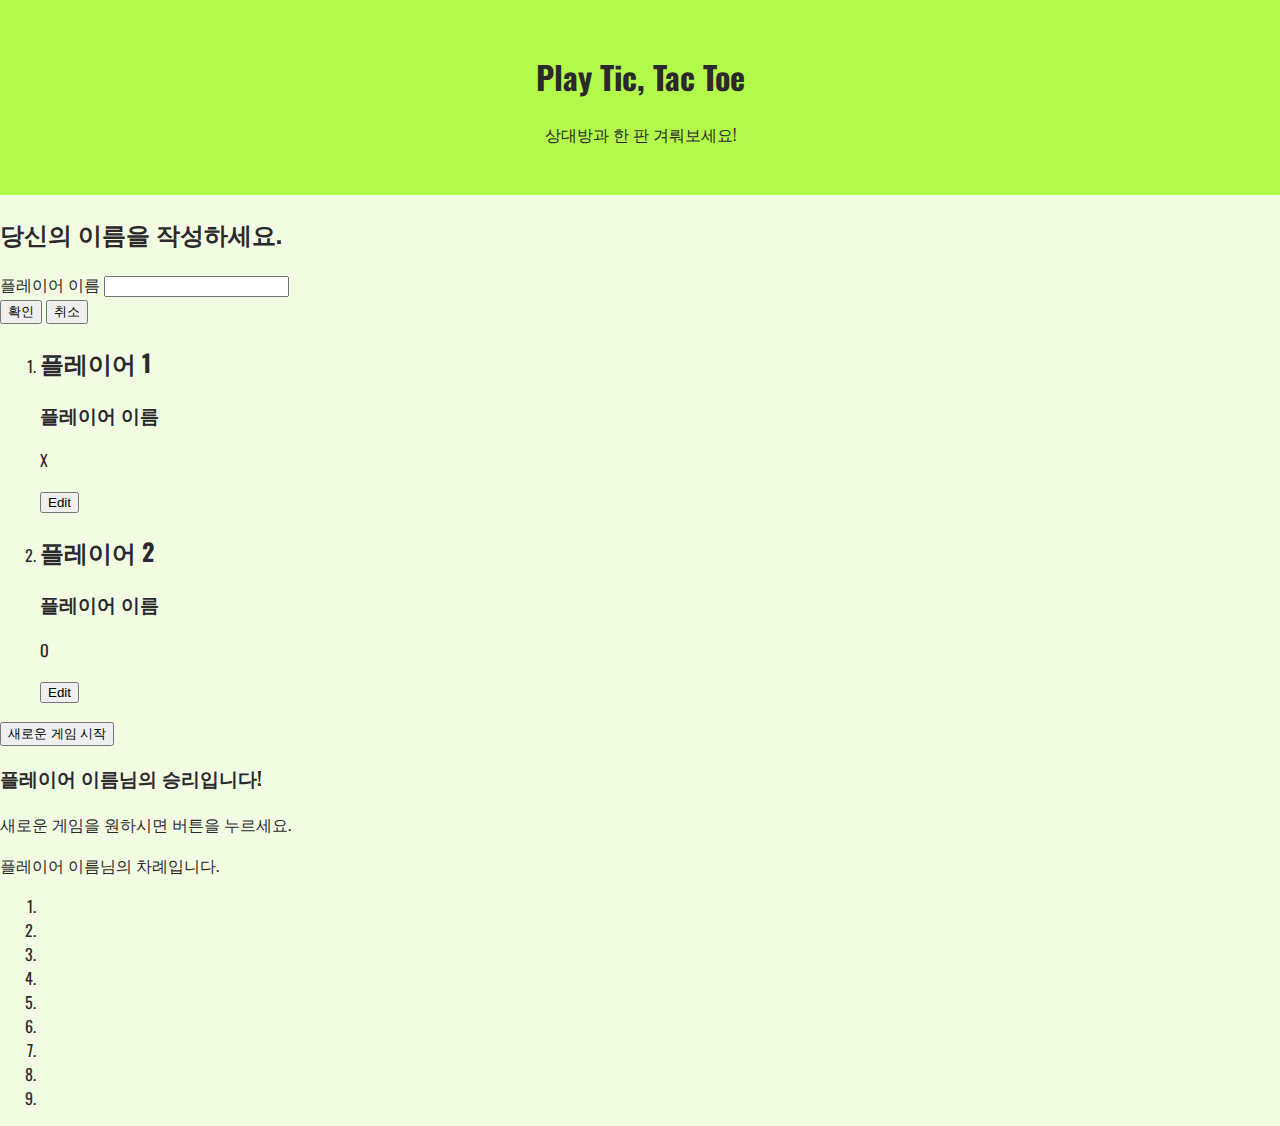
==== tic-tac-toe/index.html @ dc08a04a "project upload" ====
<!DOCTYPE html>
<html lang="ko">
<head>
  <meta charset="UTF-8">
  <meta name="viewport" content="width=devi ce-width, initial-scale=1.0">
  <title>Tic Tac Toe</title>
  <link rel="preconnect" href="https://fonts.googleapis.com">
  <link rel="preconnect" href="https://fonts.gstatic.com" crossorigin>
  <link href="https://fonts.googleapis.com/css2?family=Oleo+Script+Swash+Caps:wght@700&family=Oleo+Script:wght@700&family=Oswald:wght@500&display=swap" rel="stylesheet">
  <link rel="stylesheet" href="css/style.css">
</head>
<body>
  <header>
    <div>
      <h1>Play Tic, Tac Toe</h1>
      <p>
        상대방과 한 판 겨뤄보세요!
      </p>
    </div>
  </header>
  <main> 
    <aside>
      <h2>당신의 이름을 작성하세요.</h2>
      <form>
        <div>
          <label id="playname">플레이어 이름</label>
          <input type="text" name="username" id="playname">
        </div>
        <div>
          <button type="submit">확인</button>
          <button type="button">취소</button>
        </div>
      </form>
    </aside>
    <section id="game-users">
     <ol>
      <li>
        <h2>플레이어 1</h2>
        <h3>플레이어 이름</h3>
        <p> X </p>
        <button>Edit</button>
      </li>
      <li>
        <h2>플레이어 2</h2>
        <h3>플레이어 이름</h3>
        <p> O </p>
        <button>Edit</button>
      </li>
     </ol>
     <button>새로운 게임 시작</button>
    </section>
    <section id="game-start">
      <article>
        <h3><span id="winner-user">플레이어 이름</span>님의 승리입니다!</h3>
        <p>새로운 게임을 원하시면 버튼을 누르세요.</p>
      </article>
      <p><span id="active-player-name">플레이어 이름</span>님의 차례입니다.</p>
      <ol>
        <li></li>
        <li></li>
        <li></li>

        <li></li>
        <li></li>
        <li></li>

        <li></li>
        <li></li>
        <li></li>
      </ol>
    </section>
  </main>
</body>
</html>
---- tic-tac-toe/css/style.css ----
body {
  background-color: rgb(242, 252, 227);
  color: rgb(44, 41, 44);
  margin: 0;
  font-family: 'Oswald', sans-serif;
}
header {
  background-color: rgb(179, 249, 75);
  padding: 2rem 5%;
  text-align: center;
}
.btn {
  
}
.btn-alt {

}
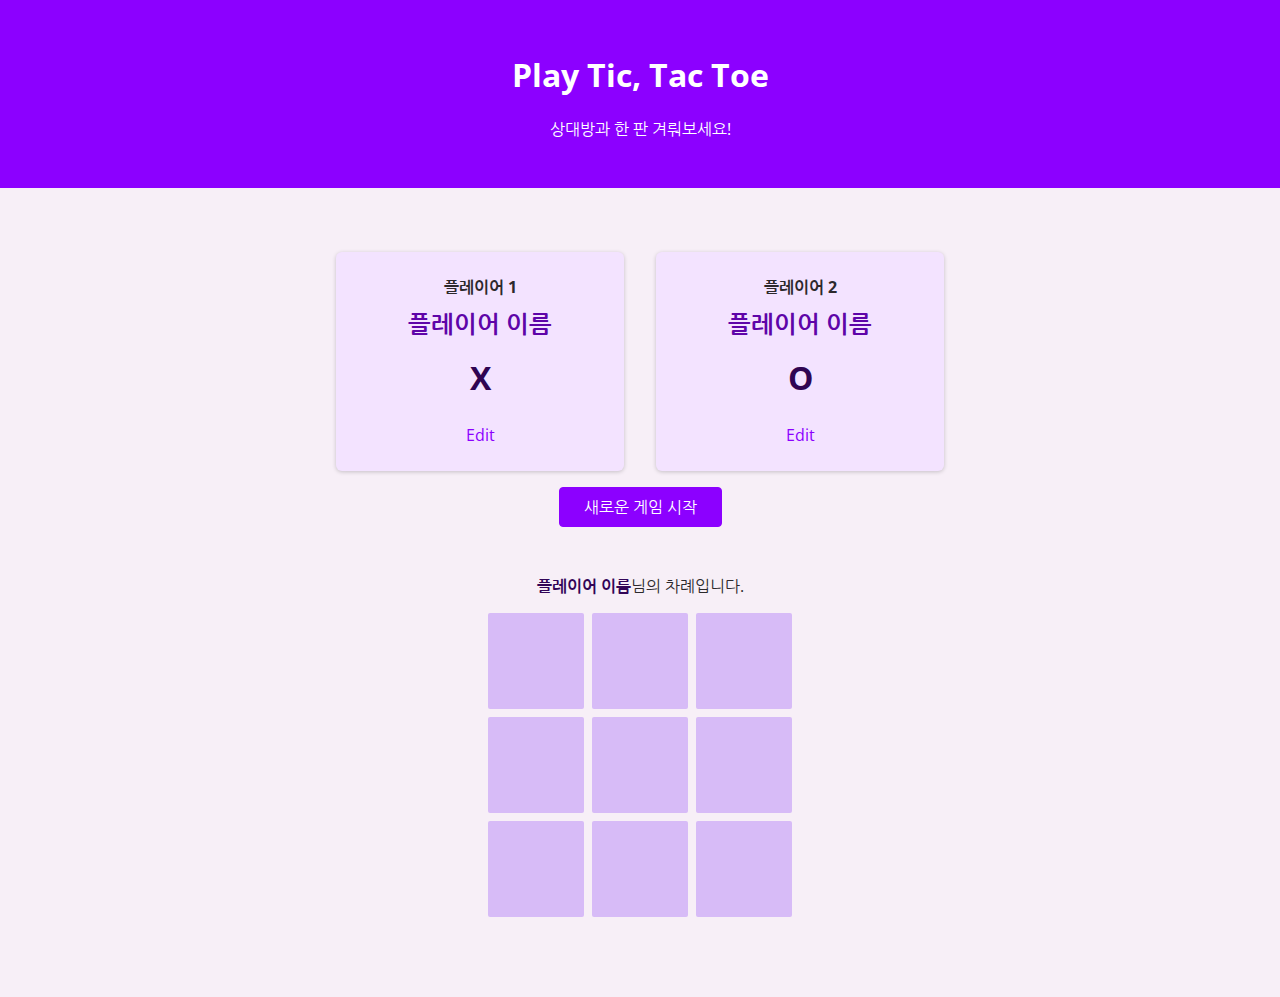
==== commit 3f6c678c: "tic tac toe css 추가" ====
--- a/tic-tac-toe/index.html
+++ b/tic-tac-toe/index.html
@@ -6,10 +6,17 @@
   <title>Tic Tac Toe</title>
   <link rel="preconnect" href="https://fonts.googleapis.com">
   <link rel="preconnect" href="https://fonts.gstatic.com" crossorigin>
-  <link href="https://fonts.googleapis.com/css2?family=Oleo+Script+Swash+Caps:wght@700&family=Oleo+Script:wght@700&family=Oswald:wght@500&display=swap" rel="stylesheet">
+  <link href="https://fonts.googleapis.com/css2?family=Noto+Sans+KR&family=Oleo+Script+Swash+Caps:wght@700&family=Oleo+Script:wght@700&family=Open+Sans:wght@500&family=Oswald:wght@500&display=swap" rel="stylesheet">
+  <link rel="preconnect" href="https://fonts.googleapis.com">
+  <link rel="preconnect" href="https://fonts.gstatic.com" crossorigin>
+  <link href="https://fonts.googleapis.com/css2?family=Nanum+Gothic&family=Nanum+Pen+Script&family=Noto+Sans+KR:wght@400;600;700&family=Oleo+Script+Swash+Caps:wght@700&family=Oleo+Script:wght@700&family=Open+Sans:wght@500&family=Oswald:wght@500&display=swap" rel="stylesheet">
   <link rel="stylesheet" href="css/style.css">
+  <link rel="stylesheet" href="css/overlays.css">
+  <link rel="stylesheet" href="css/configulation.css">
+  <link rel="stylesheet" href="css/game.css">
 </head>
 <body>
+  <div id="backdrop"></div>
   <header>
     <div>
       <h1>Play Tic, Tac Toe</h1>
@@ -19,16 +26,16 @@
     </div>
   </header>
   <main> 
-    <aside>
+    <aside class="modal" id="config-overlay">
       <h2>당신의 이름을 작성하세요.</h2>
       <form>
-        <div>
+        <div class="form-control">
           <label id="playname">플레이어 이름</label>
           <input type="text" name="username" id="playname">
         </div>
         <div>
-          <button type="submit">확인</button>
-          <button type="button">취소</button>
+          <button type="submit" class="btn btn-alt">확인</button>
+          <button type="button" class="btn">취소</button>
         </div>
       </form>
     </aside>
@@ -37,25 +44,25 @@
       <li>
         <h2>플레이어 1</h2>
         <h3>플레이어 이름</h3>
-        <p> X </p>
-        <button>Edit</button>
+        <p class="user-symbol"> X </p>
+        <button class="btn btn-alt">Edit</button>
       </li>
       <li>
         <h2>플레이어 2</h2>
         <h3>플레이어 이름</h3>
-        <p> O </p>
-        <button>Edit</button>
+        <p class="user-symbol"> O </p>
+        <button class="btn btn-alt">Edit</button>
       </li>
      </ol>
-     <button>새로운 게임 시작</button>
+     <button class="btn">새로운 게임 시작</button>
     </section>
     <section id="game-start">
-      <article>
+      <article id="game-over">
         <h3><span id="winner-user">플레이어 이름</span>님의 승리입니다!</h3>
         <p>새로운 게임을 원하시면 버튼을 누르세요.</p>
       </article>
       <p><span id="active-player-name">플레이어 이름</span>님의 차례입니다.</p>
-      <ol>
+      <ol id="game-board">
         <li></li>
         <li></li>
         <li></li>
--- a/tic-tac-toe/css/style.css
+++ b/tic-tac-toe/css/style.css
@@ -1,17 +1,33 @@
 body {
-  background-color: rgb(242, 252, 227);
+  background-color: rgb(247, 239, 247);
   color: rgb(44, 41, 44);
   margin: 0;
-  font-family: 'Oswald', sans-serif;
+  font-family: 'Open Sans','Nanum Gothic' ,sans-serif;
 }
 header {
-  background-color: rgb(179, 249, 75);
+  background-color: rgb(140, 0, 255);
+  color: white;
   padding: 2rem 5%;
   text-align: center;
 }
 .btn {
-  
+  font: inherit;
+  padding: 0.5rem 1.5rem;
+  background-color: rgb(140, 0, 255);
+  border: 1px solid rgb(140, 0, 255);
+  color: white;
+  border-radius: 4px;
+  cursor: pointer;
 }
 .btn-alt {
-
+  background-color: transparent;
+  border-color: transparent;
+  color: rgb(140, 0, 255);
+}
+.btn:hover {
+  background-color: rgb(106, 13, 182);
+}
+.btn-alt:hover {
+  border-color: rgb(140, 0, 255);
+  background-color: rgb(244, 228, 244);
 }--- a/tic-tac-toe/css/overlays.css
+++ b/tic-tac-toe/css/overlays.css
@@ -0,0 +1,25 @@
+.modal {
+  position: fixed;
+  top: 20%;
+  left: 5%;
+  width: 90%;
+  background-color: white;
+  padding: 1rem;
+  border-radius: 4px;
+  display: none;
+}
+@media (min-width: 48rem) {
+  .modal {
+    left: calc(50% - 20rem);
+    width: 40rem;
+  }
+}
+#backdrop {
+  position: fixed;
+  top: 0;
+  left: 0;
+  width: 100%;
+  height: 100%;
+  background-color: rgba(0, 0, 0, 0.7);
+  display: none;
+}--- a/tic-tac-toe/css/configulation.css
+++ b/tic-tac-toe/css/configulation.css
@@ -0,0 +1,57 @@
+#config-overlay {
+  text-align: center;
+}
+#config-overlay h2 { 
+  margin: 0.5rem 0;
+}
+.form-control {
+  margin: 0.5rem 0;
+}
+.form-control label {
+  display: block;
+  font-weight: bold;
+  margin-bottom: 0.5rem;
+}
+.form-control input {
+  font: inherit;
+  border: 1px solid rgb(204, 204, 204);
+  padding: 0.35rem;
+  width: 15rem;
+}
+#game-users {
+  width: 90%;
+  max-width: 40rem;
+  margin: 3rem auto;
+  text-align: center;
+}
+#game-users ol{
+  list-style: none;
+  margin: 0;
+  padding: 0;
+  display: flex;  
+}
+#game-users li {
+  margin: 1rem;
+  padding: 1rem;
+  width: 50%;
+  background-color: rgb(243, 227, 255);
+  border-radius: 6px;
+  box-shadow: 0 1px 4px rgba(0, 0, 0, 0.2);
+}
+#game-users h2 {
+  font-size: 1rem;
+  margin: 0.5rem 0;
+}
+#game-users h3 {
+  font-size: 1.5rem;
+  margin: 0.6rem 0;
+  color: rgb(94, 4, 168);
+}
+
+.user-symbol {
+  margin: 1rem 0;
+  font-size: 2rem;
+  font-weight: bold;
+  color: rgb(47, 4, 82);
+}
+
--- a/tic-tac-toe/css/game.css
+++ b/tic-tac-toe/css/game.css
@@ -0,0 +1,46 @@
+#game-start {
+  text-align: center;
+  margin: 2rem 0 5rem 0;
+}
+#game-over {
+  width: 90%;
+  max-width: 40rem;
+  margin: auto;
+  padding: 1.5rem 2rem;
+  background-color: rgb(58, 9, 99);
+  color: white;
+  box-shadow: 0 2px 8px rgba(0, 0, 0, 0.2);
+  border-radius: 5px;
+  display: none;
+}
+#game-over h3 {
+  font-size: 2rem;
+  margin: 0.8rem 0;
+}
+#active-player-name {
+  font-weight: bold;
+  color: rgb(50, 5, 87);
+}
+#game-board {
+  list-style: none;
+  margin: 1rem 0;
+  padding: 0;
+  display: grid;
+  grid-template-columns: repeat(3, 6rem);
+  grid-template-rows: repeat(3, 6rem);
+  justify-content: center;
+  gap: 0.5rem;
+}
+#game-board li {
+  background-color: rgb(215, 187, 247);
+  border-radius: 2px;
+  cursor: pointer;
+  display: flex;
+  justify-content: center;
+  align-items: center;
+  font-size: 2.5rem;
+  font-weight: bold;
+}
+#game-board li:hover {
+  background-color: rgb(112, 13, 204);
+}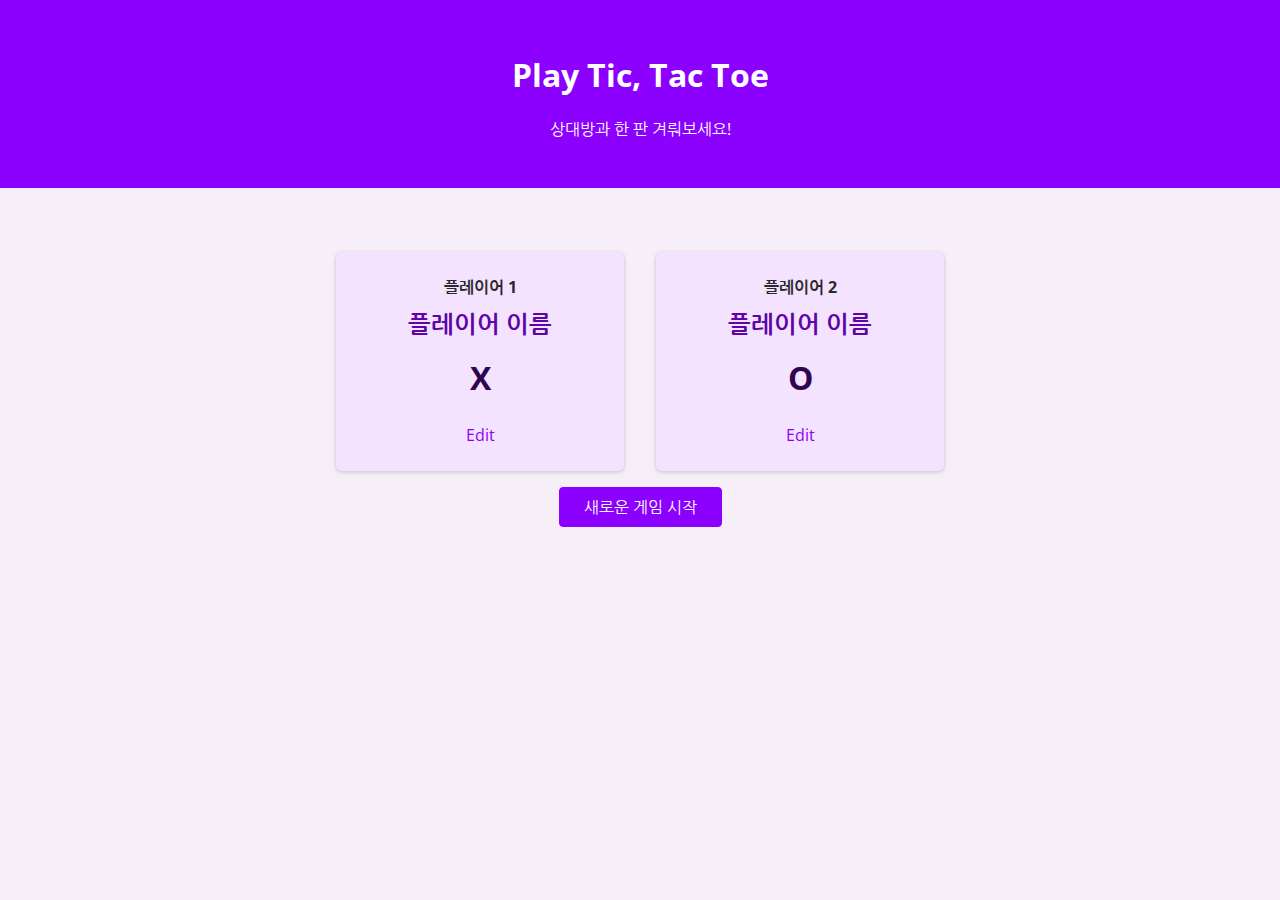
==== commit 17465b2f: "tic tac toe game js 추가" ====
--- a/tic-tac-toe/index.html
+++ b/tic-tac-toe/index.html
@@ -2,7 +2,7 @@
 <html lang="ko">
 <head>
   <meta charset="UTF-8">
-  <meta name="viewport" content="width=devi ce-width, initial-scale=1.0">
+  <meta name="viewport" content="width=device-width, initial-scale=1.0">
   <title>Tic Tac Toe</title>
   <link rel="preconnect" href="https://fonts.googleapis.com">
   <link rel="preconnect" href="https://fonts.gstatic.com" crossorigin>
@@ -14,6 +14,9 @@
   <link rel="stylesheet" href="css/overlays.css">
   <link rel="stylesheet" href="css/configulation.css">
   <link rel="stylesheet" href="css/game.css">
+  <script src="js/game.js" defer></script>
+  <script src="js/config.js" defer></script>
+  <script src="js/app.js" defer></script>
 </head>
 <body>
   <div id="backdrop"></div>
@@ -33,28 +36,33 @@
           <label id="playname">플레이어 이름</label>
           <input type="text" name="username" id="playname">
         </div>
+        <p id="config-error"></p>
         <div>
           <button type="submit" class="btn btn-alt">확인</button>
-          <button type="button" class="btn">취소</button>
+          <button type="reset" class="btn" id="deletebtn">취소</button>
         </div>
       </form>
     </aside>
     <section id="game-users">
      <ol>
       <li>
-        <h2>플레이어 1</h2>
-        <h3>플레이어 이름</h3>
-        <p class="user-symbol"> X </p>
-        <button class="btn btn-alt">Edit</button>
+        <article id="player-1-data">
+          <h2>플레이어 1</h2>
+          <h3>플레이어 이름</h3>
+          <p class="user-symbol"> X </p>
+          <button class="btn btn-alt" id="edit-player-1-btn" data-playerid="1">Edit</button>
+        </article>
       </li>
       <li>
-        <h2>플레이어 2</h2>
-        <h3>플레이어 이름</h3>
-        <p class="user-symbol"> O </p>
-        <button class="btn btn-alt">Edit</button>
+        <article id="player-2-data">
+          <h2>플레이어 2</h2>
+          <h3>플레이어 이름</h3>
+          <p class="user-symbol"> O </p>
+          <button class="btn btn-alt" id="edit-player-2-btn" data-playerid="2">Edit</button>
+        </article>
       </li>
      </ol>
-     <button class="btn">새로운 게임 시작</button>
+     <button class="btn" id="start-game-btn">새로운 게임 시작</button>
     </section>
     <section id="game-start">
       <article id="game-over">
@@ -63,17 +71,17 @@
       </article>
       <p><span id="active-player-name">플레이어 이름</span>님의 차례입니다.</p>
       <ol id="game-board">
-        <li></li>
-        <li></li>
-        <li></li>
+        <li data-col="1" data-row="1"></li>
+        <li data-col="2" data-row="1"></li>
+        <li data-col="3" data-row="1"></li>
 
-        <li></li>
-        <li></li>
-        <li></li>
+        <li data-col="1" data-row="2"></li>
+        <li data-col="2" data-row="2"></li>
+        <li data-col="3" data-row="2"></li>
 
-        <li></li>
-        <li></li>
-        <li></li>
+        <li data-col="1" data-row="3"></li>
+        <li data-col="2" data-row="3"></li>
+        <li data-col="3" data-row="3"></li>
       </ol>
     </section>
   </main>
--- a/tic-tac-toe/css/overlays.css
+++ b/tic-tac-toe/css/overlays.css
@@ -4,13 +4,13 @@
   left: 5%;
   width: 90%;
   background-color: white;
-  padding: 1rem;
+  padding: 1.5rem;
   border-radius: 4px;
   display: none;
 }
 @media (min-width: 48rem) {
   .modal {
-    left: calc(50% - 20rem);
+    left: calc(50% - 21rem);
     width: 40rem;
   }
 }
--- a/tic-tac-toe/css/configulation.css
+++ b/tic-tac-toe/css/configulation.css
@@ -17,6 +17,13 @@
   border: 1px solid rgb(204, 204, 204);
   padding: 0.35rem;
   width: 15rem;
+}
+.error label {
+  color: rgb(136, 2, 2);
+}
+.error input {
+  border-color: rgb(136, 2, 2);
+  background-color: rgb(253, 219, 219);
 }
 #game-users {
   width: 90%;
--- a/tic-tac-toe/css/game.css
+++ b/tic-tac-toe/css/game.css
@@ -1,6 +1,7 @@
 #game-start {
   text-align: center;
   margin: 2rem 0 5rem 0;
+  display: none;
 }
 #game-over {
   width: 90%;
@@ -43,4 +44,9 @@
 }
 #game-board li:hover {
   background-color: rgb(112, 13, 204);
+}
+#game-board li.disabled {
+  background-color: rgb(112, 13, 204);
+  color: white;
+  cursor: default;
 }